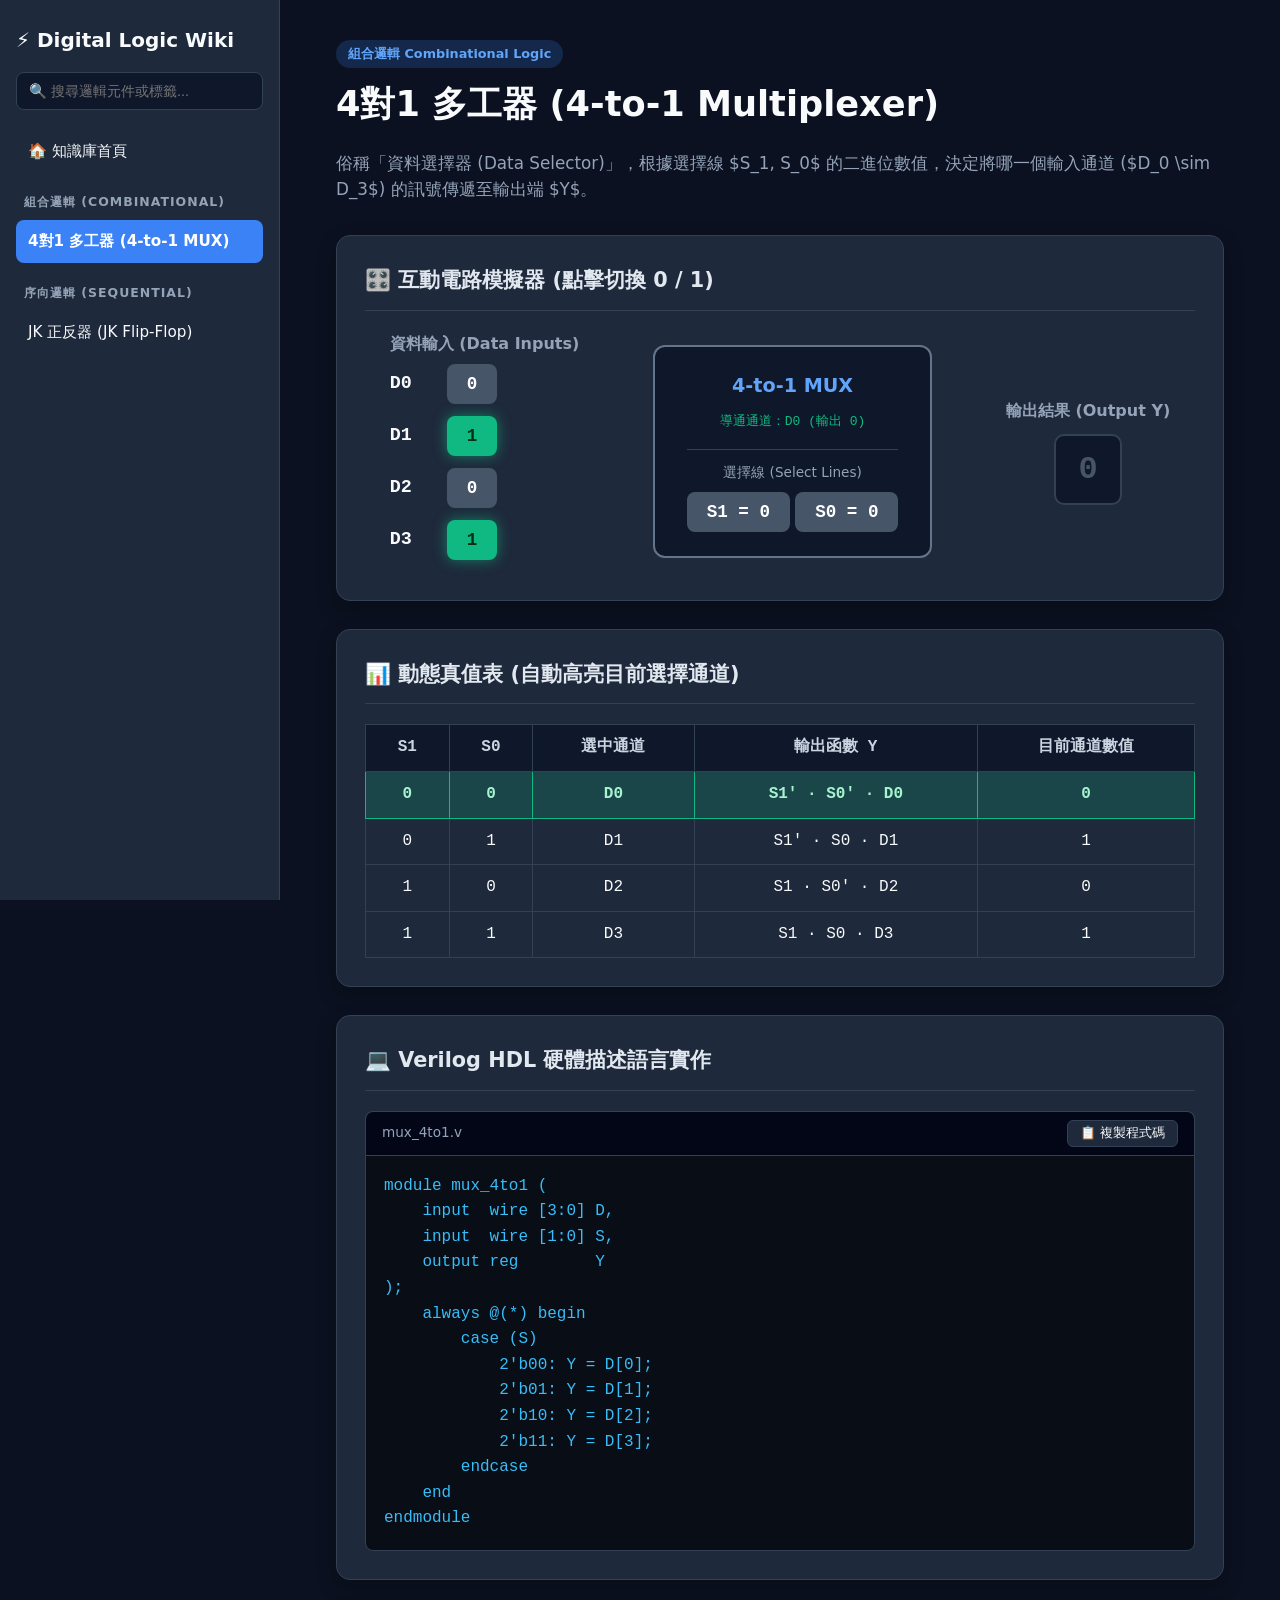
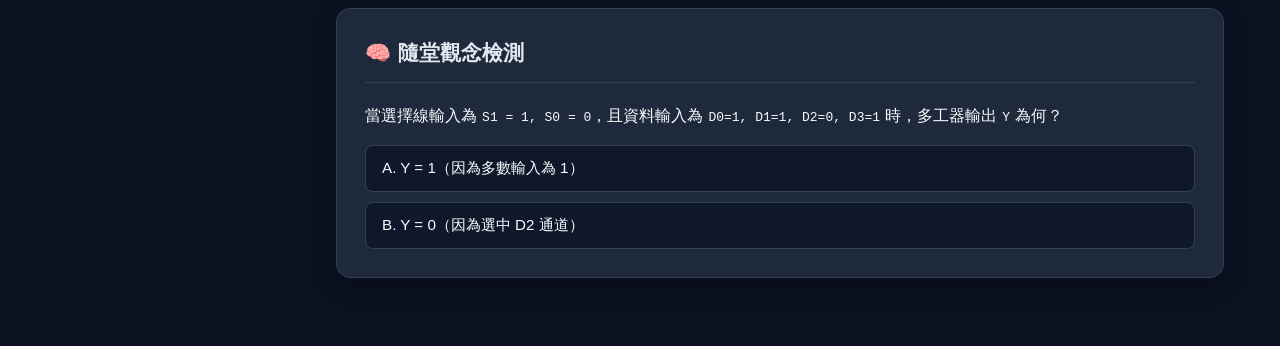
==== pages/combinational/mux-4to1.html @ adfa8d8e "Add files via upload" ====
<!DOCTYPE html>
<html lang="zh-TW">
<head>
    <meta charset="UTF-8">
    <title>4對1 多工器 (4-to-1 MUX) - Digital Logic Wiki</title>
    <link rel="stylesheet" href="../../style.css">
</head>
<body>
    <div class="app-layout">
        <aside id="sidebar-container" class="sidebar"></aside>

        <main class="main-content">
            <span class="badge">組合邏輯 Combinational Logic</span>
            <h1>4對1 多工器 (4-to-1 Multiplexer)</h1>
            <p class="subtitle">俗稱「資料選擇器 (Data Selector)」，根據選擇線 $S_1, S_0$ 的二進位數值，決定將哪一個輸入通道 ($D_0 \sim D_3$) 的訊號傳遞至輸出端 $Y$。</p>

            <!-- 1. 互動邏輯模擬器 -->
            <div class="panel simulator-box">
                <h2>🎛️ 互動電路模擬器 (點擊切換 0 / 1)</h2>
                <div class="sim-grid">
                    <!-- 資料輸入端 -->
                    <div>
                        <div style="color:var(--text-muted); margin-bottom:8px; font-weight:bold;">資料輸入 (Data Inputs)</div>
                        <div class="pin-row"><span class="pin-label">D0</span><button id="d0" class="pin-btn" onclick="toggleD(0)">0</button></div>
                        <div class="pin-row"><span class="pin-label">D1</span><button id="d1" class="pin-btn high" onclick="toggleD(1)">1</button></div>
                        <div class="pin-row"><span class="pin-label">D2</span><button id="d2" class="pin-btn" onclick="toggleD(2)">0</button></div>
                        <div class="pin-row"><span class="pin-label">D3</span><button id="d3" class="pin-btn high" onclick="toggleD(3)">1</button></div>
                    </div>

                    <!-- 晶片與選擇線 -->
                    <div class="chip-box">
                        <div style="font-weight:800; font-size:1.2rem; color:#60a5fa; margin-bottom:10px;">4-to-1 MUX</div>
                        <div id="active-channel-msg" style="margin-bottom:16px; color:var(--logic-high); font-family:monospace;">導通通道：D0</div>
                        <div style="border-top:1px solid var(--border); padding-top:12px;">
                            <div style="font-size:0.85rem; color:var(--text-muted); margin-bottom:8px;">選擇線 (Select Lines)</div>
                            <button id="s1" class="pin-btn" onclick="toggleS(1)">S1 = 0</button>
                            <button id="s0" class="pin-btn" onclick="toggleS(0)">S0 = 0</button>
                        </div>
                    </div>

                    <!-- 輸出端 -->
                    <div style="text-align:center;">
                        <div style="color:var(--text-muted); margin-bottom:10px; font-weight:bold;">輸出結果 (Output Y)</div>
                        <div id="mux-out" class="led-out">0</div>
                    </div>
                </div>
            </div>

            <!-- 2. 動態真值表 -->
            <div class="panel">
                <h2>📊 動態真值表 (自動高亮目前選擇通道)</h2>
                <table class="truth-table">
                    <thead>
                        <tr><th>S1</th><th>S0</th><th>選中通道</th><th>輸出函數 Y</th><th>目前通道數值</th></tr>
                    </thead>
                    <tbody>
                        <tr id="row-0"><td>0</td><td>0</td><td>D0</td><td>S1' · S0' · D0</td><td id="val-0">0</td></tr>
                        <tr id="row-1"><td>0</td><td>1</td><td>D1</td><td>S1' · S0 · D1</td><td id="val-1">1</td></tr>
                        <tr id="row-2"><td>1</td><td>0</td><td>D2</td><td>S1 · S0' · D2</td><td id="val-2">0</td></tr>
                        <tr id="row-3"><td>1</td><td>1</td><td>D3</td><td>S1 · S0 · D3</td><td id="val-3">1</td></tr>
                    </tbody>
                </table>
            </div>

            <!-- 3. Verilog HDL 範例 -->
            <div class="panel">
                <h2>💻 Verilog HDL 硬體描述語言實作</h2>
                <div class="code-header">
                    <span>mux_4to1.v</span>
                    <button class="copy-btn" onclick="copyCode(this)">📋 複製程式碼</button>
                </div>
                <pre class="code-box">module mux_4to1 (
    input  wire [3:0] D,
    input  wire [1:0] S,
    output reg        Y
);
    always @(*) begin
        case (S)
            2'b00: Y = D[0];
            2'b01: Y = D[1];
            2'b10: Y = D[2];
            2'b11: Y = D[3];
        endcase
    end
endmodule</pre>
            </div>

            <!-- 4. 隨堂測驗 -->
            <div class="panel quiz-box">
                <h2>🧠 隨堂觀念檢測</h2>
                <p>當選擇線輸入為 <code>S1 = 1, S0 = 0</code>，且資料輸入為 <code>D0=1, D1=1, D2=0, D3=1</code> 時，多工器輸出 <code>Y</code> 為何？</p>
                <div class="quiz-options">
                    <button class="quiz-btn" onclick="checkQuiz(this, false, 'S1=1, S0=0 對應十進位的 2，因此會選擇 D2 通道喔！')">A. Y = 1（因為多數輸入為 1）</button>
                    <button class="quiz-btn" onclick="checkQuiz(this, true, '二進位 10 代表選中通道 D2，而 D2 的值為 0，故輸出 Y = 0。')">B. Y = 0（因為選中 D2 通道）</button>
                </div>
                <div class="quiz-feedback"></div>
            </div>
        </main>
    </div>

    <script src="../../nav.js"></script>
    <script>
        let D = [0, 1, 0, 1];
        let S = [0, 0]; // S[0]=S0, S[1]=S1

        function toggleD(idx) {
            D[idx] = 1 - D[idx];
            updateMuxUI();
        }
        function toggleS(bit) {
            S[bit] = 1 - S[bit];
            updateMuxUI();
        }
        function updateMuxUI() {
            for (let i = 0; i < 4; i++) {
                const btn = document.getElementById(`d${i}`);
                btn.innerText = D[i];
                btn.classList.toggle("high", D[i] === 1);
                document.getElementById(`val-${i}`).innerText = D[i];
            }
            const s1Btn = document.getElementById("s1");
            const s0Btn = document.getElementById("s0");
            s1Btn.innerText = `S1 = ${S[1]}`;
            s0Btn.innerText = `S0 = ${S[0]}`;
            s1Btn.classList.toggle("high", S[1] === 1);
            s0Btn.classList.toggle("high", S[0] === 1);

            const selectedIdx = S[1] * 2 + S[0];
            const yVal = D[selectedIdx];

            document.getElementById("active-channel-msg").innerText = `導通通道：D${selectedIdx} (輸出 ${yVal})`;
            const outEl = document.getElementById("mux-out");
            outEl.innerText = yVal;
            outEl.classList.toggle("high", yVal === 1);

            for (let i = 0; i < 4; i++) {
                document.getElementById(`row-${i}`).classList.toggle("active-row", i === selectedIdx);
            }
        }
        updateMuxUI();
    </script>
</body>
</html>
---- style.css ----
:root {
    --bg-main: #0b1120;
    --bg-panel: #1e293b;
    --bg-card: #0f172a;
    --text-main: #f8fafc;
    --text-muted: #94a3b8;
    --logic-high: #10b981;
    --logic-low: #475569;
    --accent: #3b82f6;
    --border: #334155;
    --warn: #f59e0b;
}

* { box-sizing: border-box; }

body {
    margin: 0;
    background-color: var(--bg-main);
    color: var(--text-main);
    font-family: 'Segoe UI', system-ui, -apple-system, sans-serif;
    line-height: 1.6;
}

.app-layout {
    display: flex;
    min-height: 100vh;
}

/* 側邊導覽列 */
.sidebar {
    width: 280px;
    background-color: var(--bg-panel);
    border-right: 1px solid var(--border);
    padding: 24px 16px;
    display: flex;
    flex-direction: column;
    position: sticky;
    top: 0;
    height: 100vh;
    overflow-y: auto;
}

.brand-title {
    font-size: 1.25rem;
    font-weight: 800;
    color: var(--text-main);
    text-decoration: none;
    display: flex;
    align-items: center;
    gap: 8px;
    margin-bottom: 16px;
}

.search-input {
    width: 100%;
    padding: 10px 12px;
    background-color: var(--bg-card);
    border: 1px solid var(--border);
    border-radius: 8px;
    color: var(--text-main);
    font-size: 0.9rem;
    margin-bottom: 20px;
}
.search-input:focus { outline: 2px solid var(--accent); }

.nav-section-title {
    font-size: 0.78rem;
    text-transform: uppercase;
    letter-spacing: 1px;
    color: var(--text-muted);
    margin: 16px 0 8px 8px;
    font-weight: 700;
}

.nav-link {
    display: block;
    padding: 9px 12px;
    color: var(--text-main);
    text-decoration: none;
    border-radius: 8px;
    font-size: 0.95rem;
    margin-bottom: 4px;
    transition: all 0.2s;
}
.nav-link:hover { background-color: rgba(59, 130, 246, 0.15); color: #60a5fa; }
.nav-link.active { background-color: var(--accent); color: white; font-weight: 600; }

/* 主內容區 */
.main-content {
    flex: 1;
    padding: 40px 56px;
    max-width: 1050px;
}

.badge {
    display: inline-block;
    padding: 4px 12px;
    border-radius: 999px;
    font-size: 0.8rem;
    font-weight: 600;
    background-color: rgba(59, 130, 246, 0.2);
    color: #60a5fa;
    margin-bottom: 8px;
}

h1 { font-size: 2.2rem; margin: 0 0 8px 0; }
.subtitle { color: var(--text-muted); font-size: 1.05rem; margin-bottom: 32px; }

.panel {
    background-color: var(--bg-panel);
    border: 1px solid var(--border);
    border-radius: 14px;
    padding: 28px;
    margin-bottom: 28px;
    box-shadow: 0 8px 20px rgba(0, 0, 0, 0.25);
}

.panel h2 {
    margin-top: 0;
    font-size: 1.3rem;
    border-bottom: 1px solid var(--border);
    padding-bottom: 12px;
    margin-bottom: 20px;
    color: #e2e8f0;
}

/* 互動按鈕與指示燈 */
.sim-grid {
    display: flex;
    align-items: center;
    justify-content: space-around;
    flex-wrap: wrap;
    gap: 24px;
}

.pin-row {
    display: flex;
    align-items: center;
    gap: 12px;
    margin-bottom: 12px;
}

.pin-label { font-family: monospace; font-size: 1.15rem; font-weight: bold; width: 45px; }

.pin-btn {
    background-color: var(--logic-low);
    color: white;
    border: 2px solid transparent;
    border-radius: 8px;
    padding: 8px 18px;
    font-size: 1.1rem;
    font-weight: bold;
    font-family: monospace;
    cursor: pointer;
    transition: 0.2s;
}
.pin-btn.high {
    background-color: var(--logic-high);
    color: #052e16;
    box-shadow: 0 0 14px rgba(16, 185, 129, 0.6);
}

.clk-btn {
    background-color: var(--accent);
    color: white;
    border: none;
    border-radius: 8px;
    padding: 10px 20px;
    font-weight: bold;
    cursor: pointer;
    transition: 0.15s;
}
.clk-btn:active { transform: scale(0.95); }

.chip-box {
    background-color: var(--bg-card);
    border: 2px solid #64748b;
    border-radius: 12px;
    padding: 24px 32px;
    text-align: center;
    min-width: 220px;
}

.led-out {
    display: inline-block;
    font-family: monospace;
    font-size: 2rem;
    font-weight: 800;
    padding: 8px 22px;
    border-radius: 10px;
    background-color: var(--bg-card);
    color: var(--logic-low);
    border: 2px solid var(--border);
    transition: 0.25s;
}
.led-out.high {
    color: var(--logic-high);
    border-color: var(--logic-high);
    box-shadow: 0 0 18px rgba(16, 185, 129, 0.4);
}

/* 動態真值表 */
.truth-table {
    width: 100%;
    border-collapse: collapse;
    font-family: monospace;
    font-size: 1rem;
}
.truth-table th, .truth-table td {
    border: 1px solid var(--border);
    padding: 10px 14px;
    text-align: center;
}
.truth-table th { background-color: var(--bg-card); color: #cbd5e1; }
.truth-table tr.active-row {
    background-color: rgba(16, 185, 129, 0.2);
    font-weight: bold;
}
.truth-table tr.active-row td { border-color: var(--logic-high); color: #a7f3d0; }

/* 程式碼區塊 */
.code-header {
    display: flex;
    justify-content: space-between;
    align-items: center;
    background-color: #020617;
    padding: 8px 16px;
    border-radius: 8px 8px 0 0;
    border: 1px solid var(--border);
    border-bottom: none;
    font-size: 0.85rem;
    color: var(--text-muted);
}
.copy-btn {
    background-color: var(--bg-panel);
    color: var(--text-main);
    border: 1px solid var(--border);
    padding: 4px 12px;
    border-radius: 6px;
    cursor: pointer;
    font-size: 0.8rem;
}
pre.code-box {
    margin: 0;
    padding: 18px;
    background-color: #090d16;
    border: 1px solid var(--border);
    border-radius: 0 0 8px 8px;
    overflow-x: auto;
    font-family: 'Consolas', monospace;
    color: #38bdf8;
}

/* 首頁卡片與分類標籤 */
.card-grid {
    display: grid;
    grid-template-columns: repeat(auto-fill, minmax(280px, 1fr));
    gap: 20px;
}
.wiki-card {
    background-color: var(--bg-panel);
    border: 1px solid var(--border);
    border-radius: 12px;
    padding: 22px;
    text-decoration: none;
    color: var(--text-main);
    transition: 0.25s;
    display: flex;
    flex-direction: column;
    justify-content: space-between;
}
.wiki-card:hover {
    border-color: var(--accent);
    transform: translateY(-4px);
}
.tag-list { display: flex; gap: 6px; flex-wrap: wrap; margin-top: 12px; }
.tag {
    font-size: 0.75rem;
    background-color: var(--bg-card);
    color: var(--text-muted);
    padding: 2px 8px;
    border-radius: 4px;
}

/* 隨堂測驗 */
.quiz-options { display: flex; flex-direction: column; gap: 10px; margin-top: 14px; }
.quiz-btn {
    text-align: left;
    padding: 12px 16px;
    background-color: var(--bg-card);
    border: 1px solid var(--border);
    color: var(--text-main);
    border-radius: 8px;
    cursor: pointer;
    font-size: 0.95rem;
}
.quiz-btn:hover { border-color: var(--accent); }
.quiz-feedback { margin-top: 12px; font-weight: 600; padding: 10px; border-radius: 8px; display: none; }
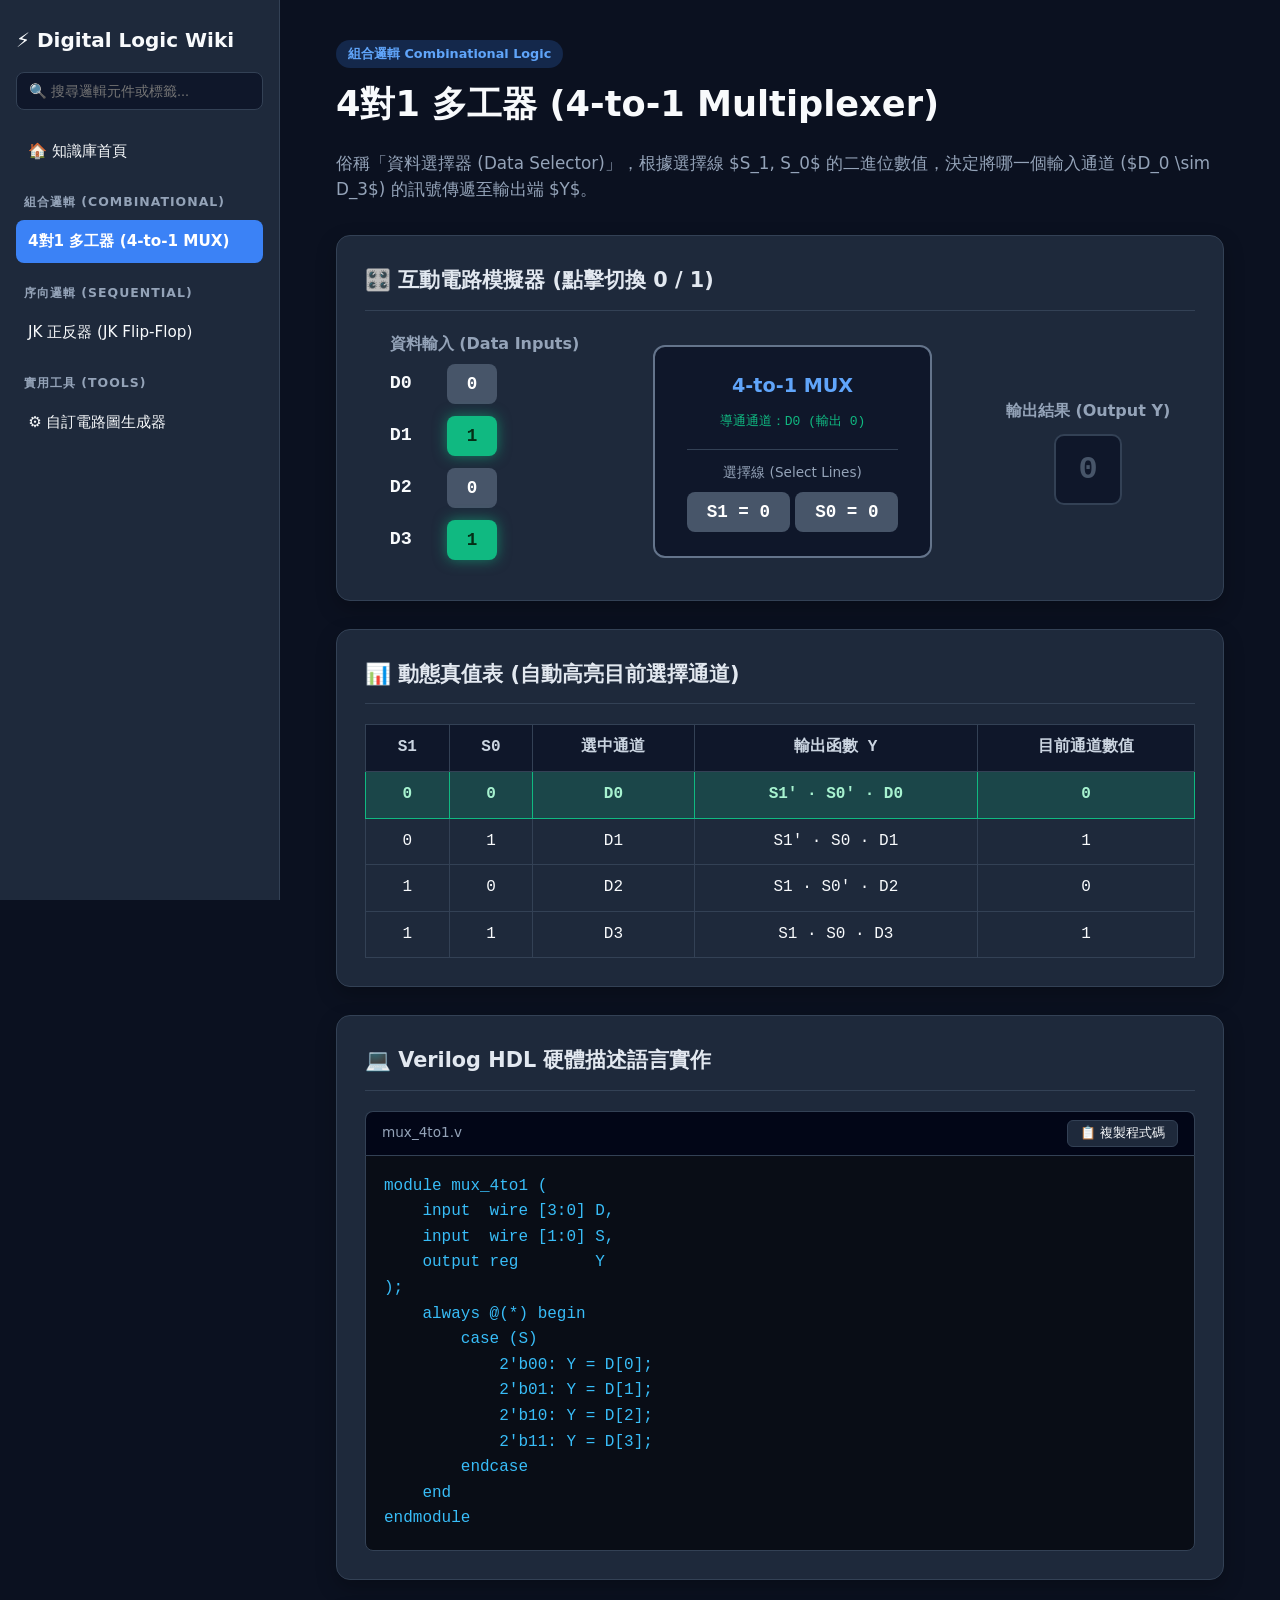
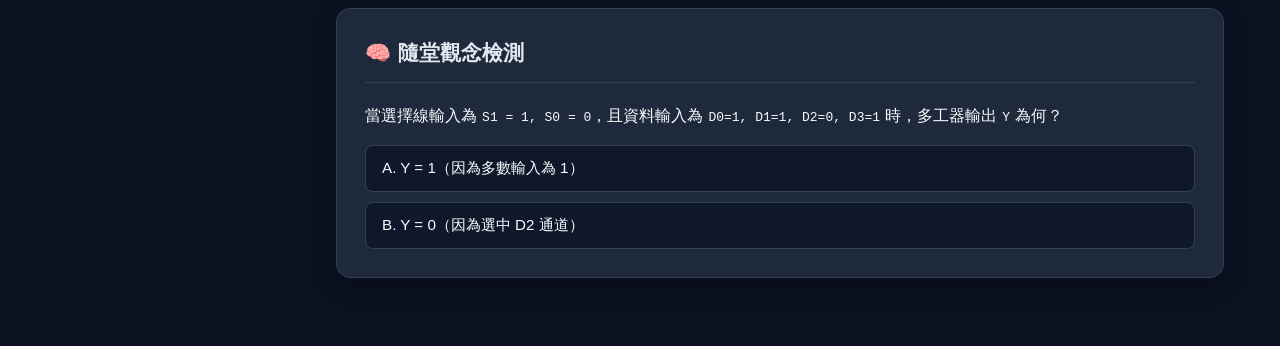
==== commit 2658f9f0: "Add files via upload" ====
--- a/pages/combinational/mux-4to1.html
+++ b/pages/combinational/mux-4to1.html
@@ -14,11 +14,9 @@
             <h1>4對1 多工器 (4-to-1 Multiplexer)</h1>
             <p class="subtitle">俗稱「資料選擇器 (Data Selector)」，根據選擇線 $S_1, S_0$ 的二進位數值，決定將哪一個輸入通道 ($D_0 \sim D_3$) 的訊號傳遞至輸出端 $Y$。</p>
 
-            <!-- 1. 互動邏輯模擬器 -->
             <div class="panel simulator-box">
                 <h2>🎛️ 互動電路模擬器 (點擊切換 0 / 1)</h2>
                 <div class="sim-grid">
-                    <!-- 資料輸入端 -->
                     <div>
                         <div style="color:var(--text-muted); margin-bottom:8px; font-weight:bold;">資料輸入 (Data Inputs)</div>
                         <div class="pin-row"><span class="pin-label">D0</span><button id="d0" class="pin-btn" onclick="toggleD(0)">0</button></div>
@@ -27,7 +25,6 @@
                         <div class="pin-row"><span class="pin-label">D3</span><button id="d3" class="pin-btn high" onclick="toggleD(3)">1</button></div>
                     </div>
 
-                    <!-- 晶片與選擇線 -->
                     <div class="chip-box">
                         <div style="font-weight:800; font-size:1.2rem; color:#60a5fa; margin-bottom:10px;">4-to-1 MUX</div>
                         <div id="active-channel-msg" style="margin-bottom:16px; color:var(--logic-high); font-family:monospace;">導通通道：D0</div>
@@ -38,7 +35,6 @@
                         </div>
                     </div>
 
-                    <!-- 輸出端 -->
                     <div style="text-align:center;">
                         <div style="color:var(--text-muted); margin-bottom:10px; font-weight:bold;">輸出結果 (Output Y)</div>
                         <div id="mux-out" class="led-out">0</div>
@@ -46,7 +42,6 @@
                 </div>
             </div>
 
-            <!-- 2. 動態真值表 -->
             <div class="panel">
                 <h2>📊 動態真值表 (自動高亮目前選擇通道)</h2>
                 <table class="truth-table">
@@ -62,7 +57,6 @@
                 </table>
             </div>
 
-            <!-- 3. Verilog HDL 範例 -->
             <div class="panel">
                 <h2>💻 Verilog HDL 硬體描述語言實作</h2>
                 <div class="code-header">
@@ -85,7 +79,6 @@
 endmodule</pre>
             </div>
 
-            <!-- 4. 隨堂測驗 -->
             <div class="panel quiz-box">
                 <h2>🧠 隨堂觀念檢測</h2>
                 <p>當選擇線輸入為 <code>S1 = 1, S0 = 0</code>，且資料輸入為 <code>D0=1, D1=1, D2=0, D3=1</code> 時，多工器輸出 <code>Y</code> 為何？</p>
@@ -101,7 +94,7 @@
     <script src="../../nav.js"></script>
     <script>
         let D = [0, 1, 0, 1];
-        let S = [0, 0]; // S[0]=S0, S[1]=S1
+        let S = [0, 0];
 
         function toggleD(idx) {
             D[idx] = 1 - D[idx];
--- a/style.css
+++ b/style.css
@@ -8,7 +8,6 @@
     --logic-low: #475569;
     --accent: #3b82f6;
     --border: #334155;
-    --warn: #f59e0b;
 }
 
 * { box-sizing: border-box; }
@@ -26,7 +25,6 @@
     min-height: 100vh;
 }
 
-/* 側邊導覽列 */
 .sidebar {
     width: 280px;
     background-color: var(--bg-panel);
@@ -85,11 +83,11 @@
 .nav-link:hover { background-color: rgba(59, 130, 246, 0.15); color: #60a5fa; }
 .nav-link.active { background-color: var(--accent); color: white; font-weight: 600; }
 
-/* 主內容區 */
 .main-content {
     flex: 1;
     padding: 40px 56px;
     max-width: 1050px;
+    overflow-y: auto;
 }
 
 .badge {
@@ -124,7 +122,52 @@
     color: #e2e8f0;
 }
 
-/* 互動按鈕與指示燈 */
+.clk-btn {
+    background-color: var(--accent);
+    color: white;
+    border: none;
+    border-radius: 8px;
+    padding: 10px 20px;
+    font-weight: bold;
+    cursor: pointer;
+    transition: 0.15s;
+}
+.clk-btn:active { transform: scale(0.95); }
+.clk-btn.alt-btn { background-color: #334155; }
+.clk-btn.alt-btn:hover { background-color: #475569; }
+.filter-controls { display: flex; gap: 10px; margin-bottom: 20px; flex-wrap: wrap; }
+
+.card-grid {
+    display: grid;
+    grid-template-columns: repeat(auto-fill, minmax(280px, 1fr));
+    gap: 20px;
+}
+.wiki-card {
+    background-color: var(--bg-panel);
+    border: 1px solid var(--border);
+    border-radius: 12px;
+    padding: 22px;
+    text-decoration: none;
+    color: var(--text-main);
+    transition: 0.25s;
+    display: flex;
+    flex-direction: column;
+    justify-content: space-between;
+}
+.wiki-card:hover {
+    border-color: var(--accent);
+    transform: translateY(-4px);
+    box-shadow: 0 4px 15px rgba(59, 130, 246, 0.3);
+}
+.tag-list { display: flex; gap: 6px; flex-wrap: wrap; margin-top: 12px; }
+.tag {
+    font-size: 0.75rem;
+    background-color: var(--bg-card);
+    color: var(--text-muted);
+    padding: 2px 8px;
+    border-radius: 4px;
+}
+
 .sim-grid {
     display: flex;
     align-items: center;
@@ -132,16 +175,13 @@
     flex-wrap: wrap;
     gap: 24px;
 }
-
 .pin-row {
     display: flex;
     align-items: center;
     gap: 12px;
     margin-bottom: 12px;
 }
-
 .pin-label { font-family: monospace; font-size: 1.15rem; font-weight: bold; width: 45px; }
-
 .pin-btn {
     background-color: var(--logic-low);
     color: white;
@@ -159,19 +199,6 @@
     color: #052e16;
     box-shadow: 0 0 14px rgba(16, 185, 129, 0.6);
 }
-
-.clk-btn {
-    background-color: var(--accent);
-    color: white;
-    border: none;
-    border-radius: 8px;
-    padding: 10px 20px;
-    font-weight: bold;
-    cursor: pointer;
-    transition: 0.15s;
-}
-.clk-btn:active { transform: scale(0.95); }
-
 .chip-box {
     background-color: var(--bg-card);
     border: 2px solid #64748b;
@@ -180,7 +207,6 @@
     text-align: center;
     min-width: 220px;
 }
-
 .led-out {
     display: inline-block;
     font-family: monospace;
@@ -199,7 +225,6 @@
     box-shadow: 0 0 18px rgba(16, 185, 129, 0.4);
 }
 
-/* 動態真值表 */
 .truth-table {
     width: 100%;
     border-collapse: collapse;
@@ -218,7 +243,6 @@
 }
 .truth-table tr.active-row td { border-color: var(--logic-high); color: #a7f3d0; }
 
-/* 程式碼區塊 */
 .code-header {
     display: flex;
     justify-content: space-between;
@@ -251,38 +275,6 @@
     color: #38bdf8;
 }
 
-/* 首頁卡片與分類標籤 */
-.card-grid {
-    display: grid;
-    grid-template-columns: repeat(auto-fill, minmax(280px, 1fr));
-    gap: 20px;
-}
-.wiki-card {
-    background-color: var(--bg-panel);
-    border: 1px solid var(--border);
-    border-radius: 12px;
-    padding: 22px;
-    text-decoration: none;
-    color: var(--text-main);
-    transition: 0.25s;
-    display: flex;
-    flex-direction: column;
-    justify-content: space-between;
-}
-.wiki-card:hover {
-    border-color: var(--accent);
-    transform: translateY(-4px);
-}
-.tag-list { display: flex; gap: 6px; flex-wrap: wrap; margin-top: 12px; }
-.tag {
-    font-size: 0.75rem;
-    background-color: var(--bg-card);
-    color: var(--text-muted);
-    padding: 2px 8px;
-    border-radius: 4px;
-}
-
-/* 隨堂測驗 */
 .quiz-options { display: flex; flex-direction: column; gap: 10px; margin-top: 14px; }
 .quiz-btn {
     text-align: left;
@@ -296,3 +288,28 @@
 }
 .quiz-btn:hover { border-color: var(--accent); }
 .quiz-feedback { margin-top: 12px; font-weight: 600; padding: 10px; border-radius: 8px; display: none; }
+
+.circuit-canvas {
+    background-color: var(--bg-card);
+    border: 1px solid var(--border);
+    border-radius: 12px;
+    height: 400px;
+    width: 100%;
+    display: flex;
+    justify-content: center;
+    align-items: center;
+    overflow: hidden;
+    margin-top: 20px;
+}
+.circuit-canvas svg { width: 100%; height: 100%; }
+.expression-text {
+    font-family: monospace;
+    font-size: 1.5rem;
+    color: var(--logic-high);
+    text-align: center;
+    letter-spacing: 2px;
+    margin: 15px 0;
+    background: rgba(16, 185, 129, 0.1);
+    padding: 10px;
+    border-radius: 8px;
+}
